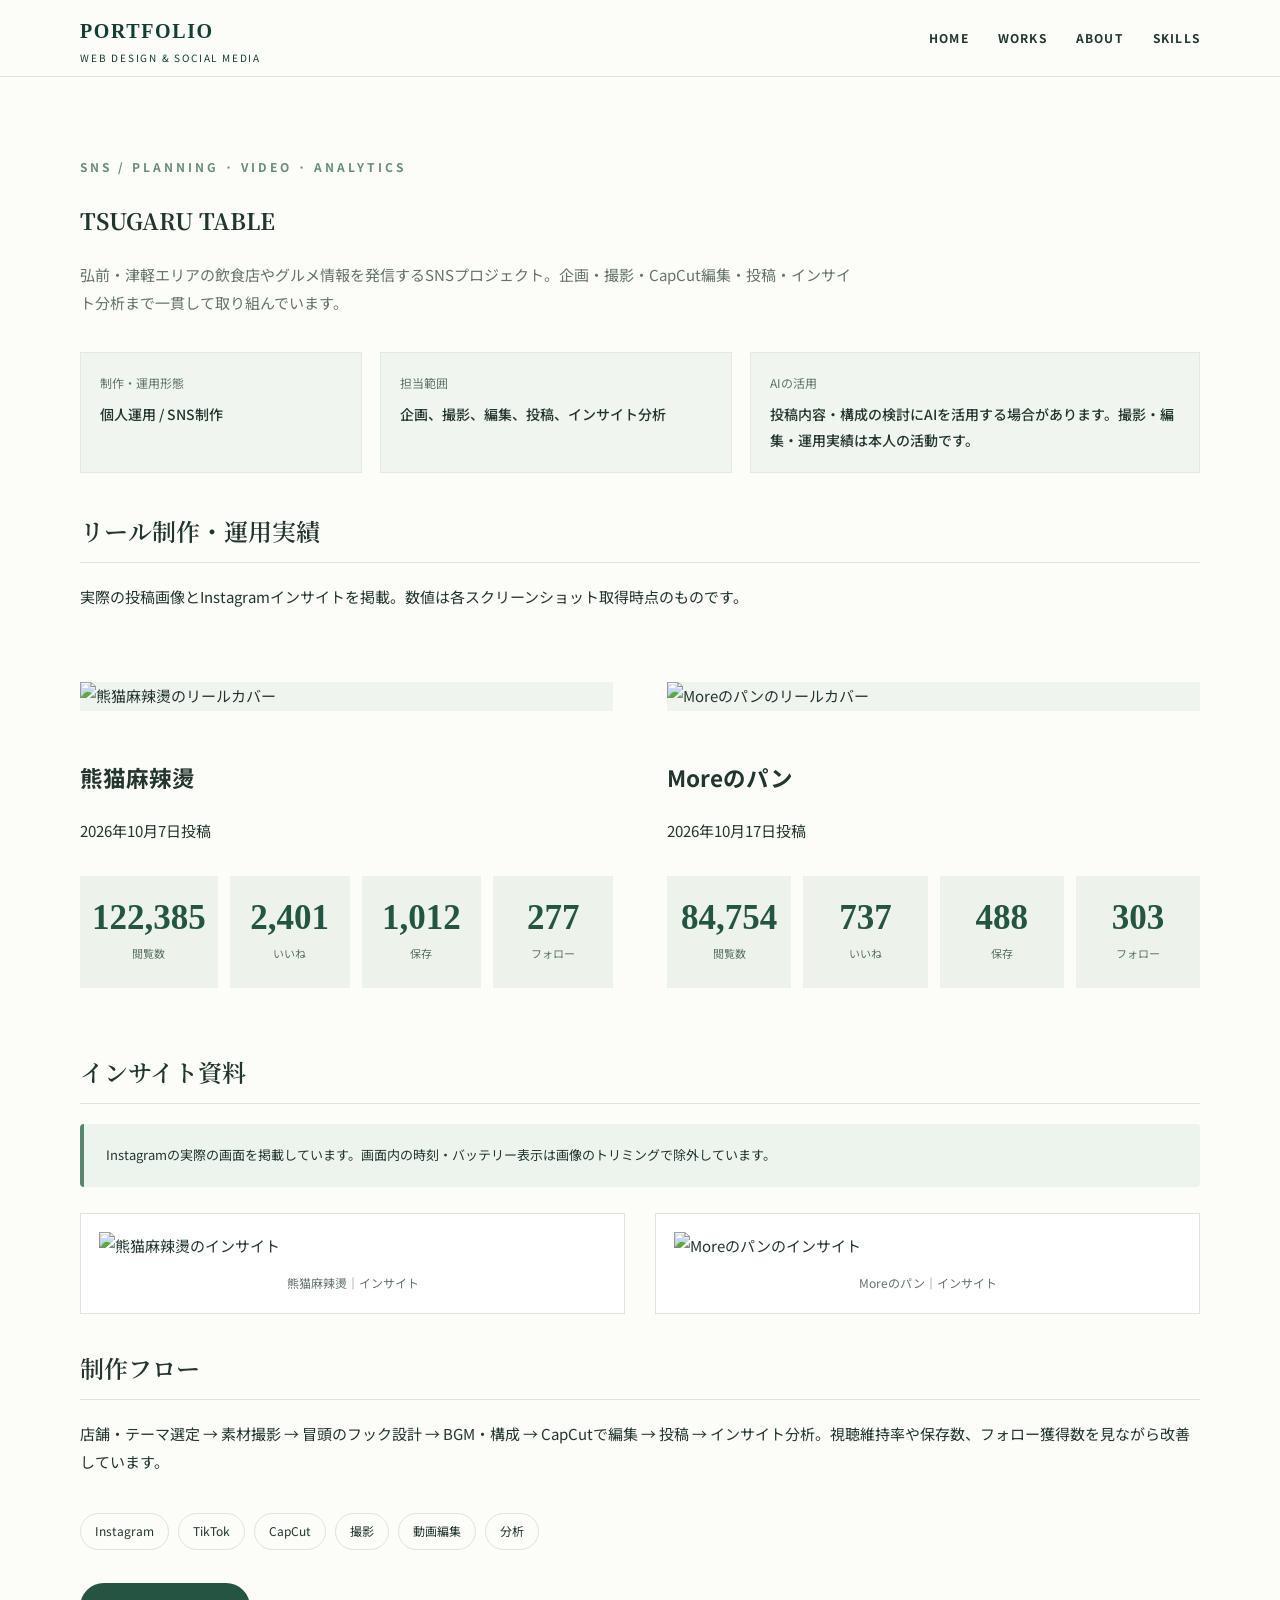
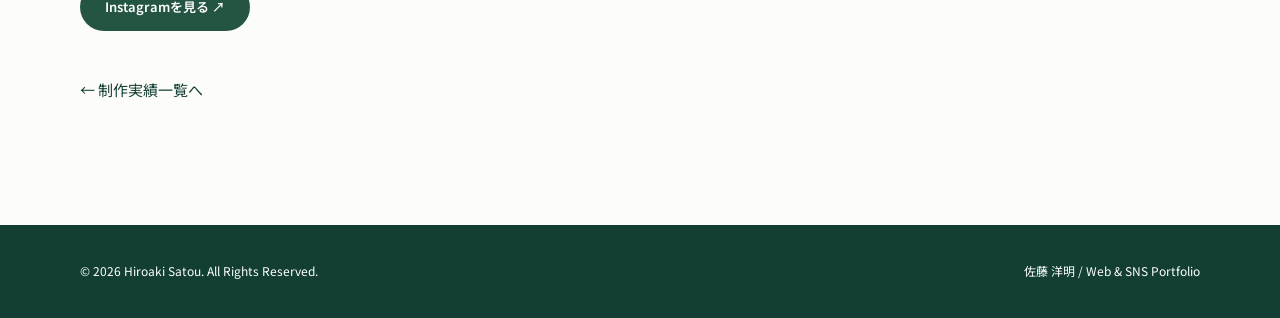
==== tsugaru-table.html @ 0aeb2f78 "portfolio" ====
<!DOCTYPE html>
<html lang="ja"><head><meta charset="utf-8"/><meta content="width=device-width,initial-scale=1" name="viewport"/><meta content="Web制作とSNS運用の制作実績を紹介するポートフォリオ" name="description"/><title>TSUGARU TABLE | PORTFOLIO</title><link href="style.css" rel="stylesheet"/></head><body><header class="header"><div class="wrap nav"><a class="brand" href="index.html">PORTFOLIO<small>WEB DESIGN &amp; SOCIAL MEDIA</small></a><button aria-expanded="false" aria-label="メニュー" class="menu" type="button">☰</button><nav aria-label="メインナビゲーション" class="links"><a href="index.html">HOME</a><a href="works.html">WORKS</a><a href="about.html">ABOUT</a><a href="skills.html">SKILLS</a></nav></div></header><main><section class="page"><div class="wrap"><span class="eyebrow">SNS / PLANNING · VIDEO · ANALYTICS</span><h1>TSUGARU TABLE</h1><p class="lead">弘前・津軽エリアの飲食店やグルメ情報を発信するSNSプロジェクト。企画・撮影・CapCut編集・投稿・インサイト分析まで一貫して取り組んでいます。</p><div class="project-meta"><div><span>制作・運用形態</span><strong>個人運用 / SNS制作</strong></div><div><span>担当範囲</span><strong>企画、撮影、編集、投稿、インサイト分析</strong></div><div><span>AIの活用</span><strong>投稿内容・構成の検討にAIを活用する場合があります。撮影・編集・運用実績は本人の活動です。</strong></div></div><div class="block"><h2>リール制作・運用実績</h2><p>実際の投稿画像とInstagramインサイトを掲載。数値は各スクリーンショット取得時点のものです。</p></div><div class="split"><div><div class="project-hero tall"><img alt="熊猫麻辣燙のリールカバー" src="assets/malatang.jpg"/></div><h2>熊猫麻辣燙</h2><p class="small">2026年10月7日投稿</p><div class="facts"><div class="fact"><strong>122,385</strong><span>閲覧数</span></div><div class="fact"><strong>2,401</strong><span>いいね</span></div><div class="fact"><strong>1,012</strong><span>保存</span></div><div class="fact"><strong>277</strong><span>フォロー</span></div></div></div><div><div class="project-hero tall"><img alt="Moreのパンのリールカバー" src="assets/more.jpg"/></div><h2>Moreのパン</h2><p class="small">2026年10月17日投稿</p><div class="facts"><div class="fact"><strong>84,754</strong><span>閲覧数</span></div><div class="fact"><strong>737</strong><span>いいね</span></div><div class="fact"><strong>488</strong><span>保存</span></div><div class="fact"><strong>303</strong><span>フォロー</span></div></div></div></div><div class="block"><h2>インサイト資料</h2><p class="note">Instagramの実際の画面を掲載しています。画面内の時刻・バッテリー表示は画像のトリミングで除外しています。</p><div class="showcase"><figure><img alt="熊猫麻辣燙のインサイト" src="assets/malatang-insight-crop.png"/><figcaption>熊猫麻辣燙｜インサイト</figcaption></figure><figure><img alt="Moreのパンのインサイト" src="assets/more-insight-crop.png"/><figcaption>Moreのパン｜インサイト</figcaption></figure></div></div><div class="block"><h2>制作フロー</h2><p>店舗・テーマ選定 → 素材撮影 → 冒頭のフック設計 → BGM・構成 → CapCutで編集 → 投稿 → インサイト分析。視聴維持率や保存数、フォロー獲得数を見ながら改善しています。</p></div><div class="pill-list"><span>Instagram</span><span>TikTok</span><span>CapCut</span><span>撮影</span><span>動画編集</span><span>分析</span></div><p><a class="btn" href="https://www.instagram.com/tsugaru_table/" target="_blank" rel="noopener noreferrer">Instagramを見る ↗</a></p><p><a class="back" href="works.html">← 制作実績一覧へ</a></p></div></section></main><footer class="footer"><div class="wrap"><span>© 2026 Hiroaki Satou. All Rights Reserved.</span><span>佐藤 洋明 / Web &amp; SNS Portfolio</span></div></footer><script src="script.js"></script></body></html>
---- style.css ----
@import url('https://fonts.googleapis.com/css2?family=Noto+Sans+JP:wght@400;500;600;700&family=Noto+Serif+JP:wght@400;600;700&display=swap');:root{--green:#123e34;--ink:#22352f;--muted:#64736b;--cream:#f7f8f2;--line:#dce4db}*{box-sizing:border-box}html{scroll-behavior:smooth}body{margin:0;background:#fff;color:var(--ink);font:15px/1.9 'Noto Sans JP',sans-serif}a{color:inherit;text-decoration:none}img{max-width:100%;display:block}.wrap{width:min(1120px,calc(100% - 44px));margin:auto}.header{background:#fffefaf5;position:sticky;top:0;z-index:20;border-bottom:1px solid var(--line)}.nav{display:flex;justify-content:space-between;align-items:center;min-height:76px}.brand{font-family:Georgia,serif;font-weight:bold;letter-spacing:.08em;font-size:20px;color:var(--green)}.brand small{display:block;font:10px 'Noto Sans JP';letter-spacing:.18em}.links{display:flex;gap:29px;font-size:12px;letter-spacing:.1em;font-weight:700}.links a:hover,.textlink:hover{color:#548873}.menu{display:none}.hero{min-height:610px;position:relative;overflow:hidden;background:linear-gradient(105deg,#f6f8f0 3%,#f6f8f0ed 39%,#edf4e7aa 65%,#e6eff1 100%);display:flex;align-items:center}.hero:before{content:'';position:absolute;right:-12%;bottom:-33%;width:74%;height:78%;background:#9ebbb0;clip-path:polygon(0 100%,36% 19%,46% 38%,58% 0,100% 100%);opacity:.32}.hero:after{content:'✿';position:absolute;right:11%;top:10%;font-size:155px;color:#a8b89d;opacity:.27}.hero .wrap{position:relative;z-index:1}.eyebrow{font-size:12px;letter-spacing:.25em;font-weight:700;color:#698d7b}.hero h1{font:600 clamp(34px,5vw,65px)/1.6 'Noto Serif JP',serif;color:var(--green);letter-spacing:.05em;margin:18px 0}.hero p{max-width:510px}.btn{display:inline-flex;align-items:center;gap:16px;background:var(--green);color:white;border-radius:50px;padding:12px 25px;font-size:13px;font-weight:600;margin-top:18px}.btn:hover{background:#2f6755}.section{padding:90px 0}.section.alt{background:var(--cream)}.section-title{font:600 34px Georgia,serif;color:var(--green);letter-spacing:.08em;margin:0}.subtitle{color:var(--muted);margin:0 0 36px}.cards{display:grid;grid-template-columns:repeat(3,1fr);gap:24px}.card{border:1px solid var(--line);border-radius:14px;overflow:hidden;background:#fff;transition:transform .2s,box-shadow .2s}.card:hover{transform:translateY(-4px);box-shadow:0 12px 28px #123e341a}.thumb{height:240px;display:grid;place-items:center;background:#eaf1eb;overflow:hidden}.thumb img{width:100%;height:100%;object-fit:cover}.thumb.logo img{object-fit:contain;padding:24px;background:#fff}.thumb.placeholder{background:linear-gradient(135deg,#d9e6d9,#f5f5e9);color:#426a5c;font:600 25px Georgia,serif}.card-body{padding:23px}.tag{font-size:11px;color:#4d8068;font-weight:700;letter-spacing:.08em}.card h3{margin:8px 0;font-size:20px}.card p{font-size:13px;color:var(--muted)}.textlink{font-size:12px;color:var(--green);font-weight:700}.intro{max-width:770px}.page-head{padding:65px 0 50px;background:var(--cream)}.page-head h1{font:600 clamp(32px,4vw,52px) Georgia,'Noto Serif JP',serif;color:var(--green);margin:0}.page-head p{margin:5px 0;color:var(--muted)}.detail-layout{display:grid;grid-template-columns:1.4fr 1fr;gap:42px;align-items:center}.detail-image{border-radius:15px;overflow:hidden;background:var(--cream);min-height:300px;display:grid;place-items:center}.detail-image img{max-height:420px;width:100%;object-fit:contain}.detail-image.logo img{padding:35px}.metrics{display:grid;grid-template-columns:repeat(4,1fr);gap:15px;margin:30px 0}.metric{background:var(--cream);padding:20px 14px;border-radius:12px;text-align:center}.metric strong{display:block;color:var(--green);font-size:clamp(19px,2.8vw,31px);line-height:1.4}.metric span{font-size:12px;color:var(--muted)}.reels{display:grid;grid-template-columns:1fr 1fr;gap:28px}.reel{border:1px solid var(--line);border-radius:14px;padding:20px}.reel-top{display:flex;gap:20px;align-items:center}.reel-top img{width:38%;max-height:300px;object-fit:cover;border-radius:9px}.reel h3{font-size:20px}.data{width:100%;border-collapse:collapse;margin:18px 0}.data th,.data td{border-bottom:1px solid var(--line);padding:9px 3px;text-align:left;font-size:13px}.data td{text-align:right;font-weight:600}.process{display:grid;grid-template-columns:repeat(4,1fr);gap:15px}.step{padding:22px;border:1px solid var(--line);border-radius:12px}.step b{color:#5e8d73;font-size:13px}.step h3{font-size:16px;margin:8px 0}.step p{font-size:13px;color:var(--muted);margin:0}.timeline{border-left:2px solid #bfd2c5;padding-left:25px}.timeline p{margin:0 0 22px}.timeline strong{color:var(--green)}.note{background:#edf4ee;padding:19px 22px;border-left:4px solid #56866c;border-radius:4px;font-size:13px}.footer{background:var(--green);color:#fff;padding:35px 0;font-size:12px}.footer .wrap{display:flex;justify-content:space-between;gap:15px}.image-pair{display:grid;grid-template-columns:1fr 1fr;gap:15px}.image-pair img{width:100%;height:330px;object-fit:contain;background:#f5f5f5;border-radius:10px}@media(max-width:800px){.cards,.reels,.detail-layout{grid-template-columns:1fr 1fr}.process,.metrics{grid-template-columns:1fr 1fr}.hero{min-height:530px}}@media(max-width:600px){.nav{min-height:65px}.menu{display:block;background:transparent;border:0;font-size:24px;color:var(--green)}.links{display:none;position:absolute;left:0;right:0;top:65px;background:white;padding:20px 25px;flex-direction:column;gap:16px;border-bottom:1px solid var(--line)}.links.open{display:flex}.hero{min-height:530px}.hero:before{right:-55%;bottom:-27%;width:130%;height:60%}.hero h1{font-size:34px}.section{padding:55px 0}.cards,.reels,.detail-layout,.process{grid-template-columns:1fr}.metrics{grid-template-columns:1fr 1fr}.thumb{height:220px}.footer .wrap{flex-direction:column}.reel-top img{width:36%}.image-pair img{height:230px}}

/* 第3稿：第1稿の深緑・書体を基本に、作品写真を主役にする */
:root{--sage:#38634e;--paper:#fcfcf8;--soft:#f3f6f0}
body{background:#fcfcf8;color:#22352f}
.header{background:rgba(252,252,248,.97)}
.hero{background:#eef2eb;min-height:550px}
.hero::before{content:"";position:absolute;inset:0;background:url('assets/hirosaki-hero.jpg') center center/cover;clip-path:none;opacity:1;width:auto;height:auto;right:0;bottom:0}
.hero::after{content:"";position:absolute;inset:0;background:linear-gradient(90deg,rgba(250,251,246,.95),rgba(250,251,246,.83) 42%,rgba(250,251,246,.08) 100%);font-size:0;opacity:1;right:0;top:0}
.hero .wrap{z-index:1}.hero h1{color:#173e32}
.btn{background:#245543;color:white}.btn:hover{background:#173e32}
.card{border:1px solid #e2e8df;background:#fff;overflow:hidden}
.thumb{aspect-ratio:1.55;background:#f4f6f1;overflow:hidden}
.thumb img{width:100%;height:100%;object-fit:cover}
.thumb.logo{display:flex;justify-content:center;align-items:center;background:#f8f8f3}
.thumb.logo img{width:84%;height:90%;object-fit:contain}
.card-body{padding:22px}.card h3{margin:12px 0 8px}.card p{min-height:74px}
.tag{background:#eaf0e8;color:#295540}
.page{padding:75px 0 105px}.page h1{font-family:'Noto Serif JP',serif}
.lead{max-width:780px;color:var(--muted)}
.project-hero{margin:35px 0 45px;background:#f0f4ef}
.project-hero img{width:100%;max-height:500px;object-fit:cover}
.project-hero.tall img{width:auto;max-height:430px;margin:auto}
.split{display:grid;grid-template-columns:1fr 1fr;gap:54px}
.block{margin:36px 0}.block h2{font:600 24px 'Noto Serif JP',serif;border-bottom:1px solid var(--line);padding-bottom:14px}
.facts{display:grid;grid-template-columns:repeat(4,1fr);gap:12px;margin:30px 0}
.fact{background:#edf3eb;padding:22px 12px;text-align:center}
.fact strong{display:block;font:600 clamp(24px,3vw,35px) Georgia,serif;color:#245543}
.fact span{font-size:11px;color:#5b7263}
.showcase{display:grid;grid-template-columns:repeat(2,minmax(0,1fr));gap:30px;margin:26px 0}
.showcase figure{margin:0;background:white;border:1px solid var(--line);padding:18px}
.showcase figure img{max-height:450px;width:auto;margin:auto}
.showcase figcaption{font-size:12px;color:var(--muted);padding-top:12px;text-align:center}
.pill-list{display:flex;flex-wrap:wrap;gap:9px}.pill-list span{border:1px solid var(--line);padding:6px 14px;border-radius:30px;font-size:12px}
.back{display:inline-block;margin-top:30px;color:var(--green)}
.contact-box{background:#f1f5ef;padding:32px;max-width:720px}
@media(max-width:760px){.hero::after{background:linear-gradient(90deg,rgba(250,251,246,.93),rgba(250,251,246,.7))}.split,.showcase{grid-template-columns:1fr}.facts{grid-template-columns:repeat(2,1fr)}}

/* 第4稿：応募用の情報設計 */
.roman-name{display:inline-block;margin-left:14px;font:400 15px Arial,sans-serif;letter-spacing:.04em;color:#668071}.about-lead{font-size:clamp(19px,2.3vw,27px);color:#245543;margin:34px 0 24px}.intro p{line-height:2.05}.closing-message{font-weight:600;color:#245543;padding:23px 26px;background:#f0f5ee;border-left:3px solid #38634e;margin-top:30px}.timeline-heading{margin-top:55px}.project-meta{display:grid;grid-template-columns:1fr 1.25fr 1.6fr;gap:18px;margin:34px 0 40px}.project-meta>div{padding:19px;background:#f1f5ef;border:1px solid #e2e9df}.project-meta span{display:block;font-size:12px;color:#607568;margin-bottom:8px}.project-meta strong{display:block;font-size:14px;line-height:1.8;font-weight:500}.future-box{margin-top:40px;background:#f1f5ef;padding:26px 30px}.future-box h2{margin-top:0}.future-box p{line-height:1.9}@media(max-width:760px){.project-meta{grid-template-columns:1fr}.roman-name{display:block;margin:7px 0 0}}

/* Project page: keep public website and GitHub links side-by-side, wrapping on small screens. */
.project-links{display:flex;flex-wrap:wrap;align-items:center;gap:12px}.project-links .btn{margin-top:18px}.project-links .btn svg{flex-shrink:0}
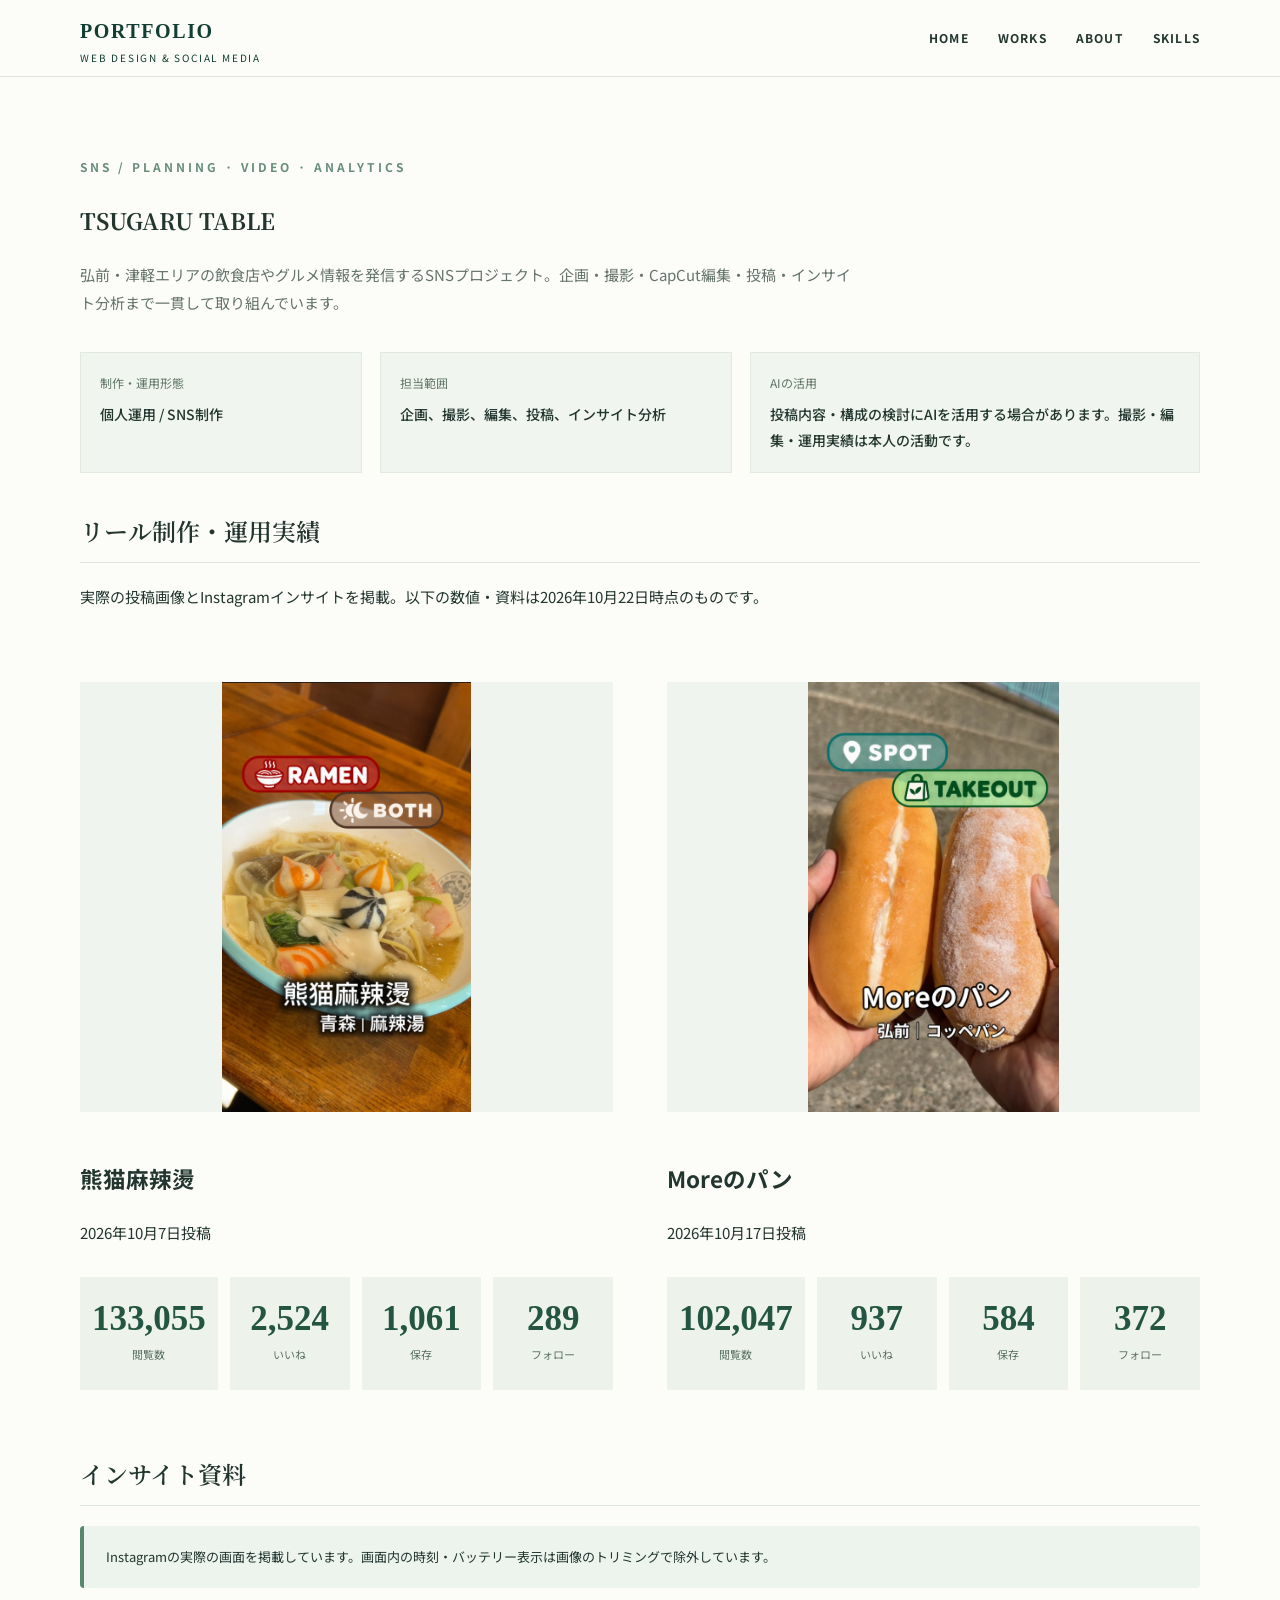
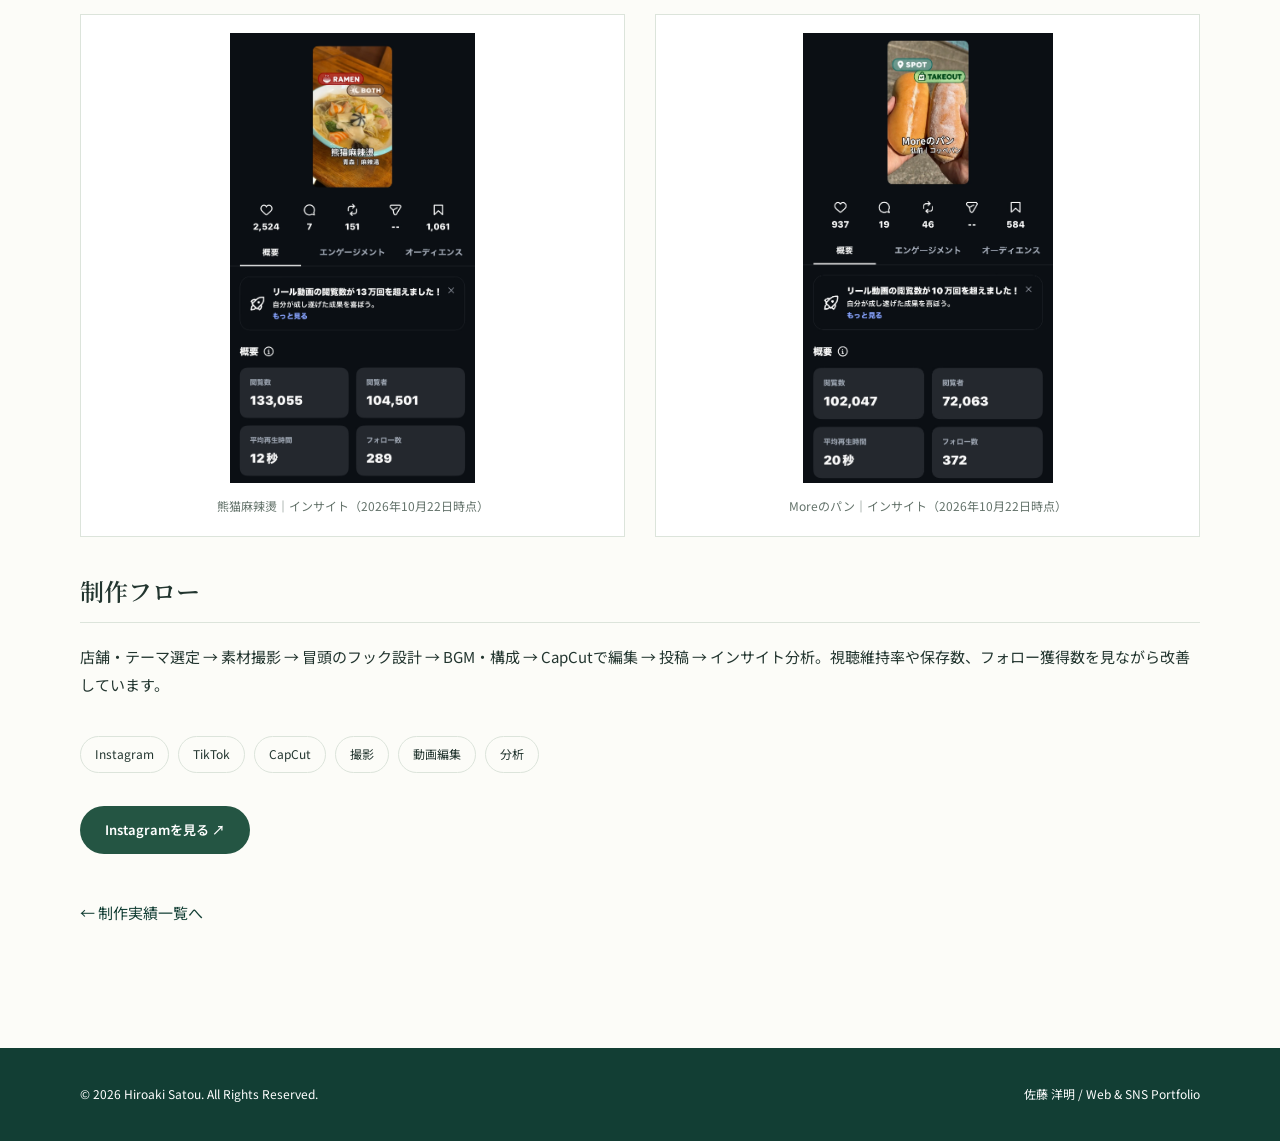
==== commit 91300dc0: "v9" ====
--- a/tsugaru-table.html
+++ b/tsugaru-table.html
@@ -1,2 +1,3 @@
 <!DOCTYPE html>
-<html lang="ja"><head><meta charset="utf-8"/><meta content="width=device-width,initial-scale=1" name="viewport"/><meta content="Web制作とSNS運用の制作実績を紹介するポートフォリオ" name="description"/><title>TSUGARU TABLE | PORTFOLIO</title><link href="style.css" rel="stylesheet"/></head><body><header class="header"><div class="wrap nav"><a class="brand" href="index.html">PORTFOLIO<small>WEB DESIGN &amp; SOCIAL MEDIA</small></a><button aria-expanded="false" aria-label="メニュー" class="menu" type="button">☰</button><nav aria-label="メインナビゲーション" class="links"><a href="index.html">HOME</a><a href="works.html">WORKS</a><a href="about.html">ABOUT</a><a href="skills.html">SKILLS</a></nav></div></header><main><section class="page"><div class="wrap"><span class="eyebrow">SNS / PLANNING · VIDEO · ANALYTICS</span><h1>TSUGARU TABLE</h1><p class="lead">弘前・津軽エリアの飲食店やグルメ情報を発信するSNSプロジェクト。企画・撮影・CapCut編集・投稿・インサイト分析まで一貫して取り組んでいます。</p><div class="project-meta"><div><span>制作・運用形態</span><strong>個人運用 / SNS制作</strong></div><div><span>担当範囲</span><strong>企画、撮影、編集、投稿、インサイト分析</strong></div><div><span>AIの活用</span><strong>投稿内容・構成の検討にAIを活用する場合があります。撮影・編集・運用実績は本人の活動です。</strong></div></div><div class="block"><h2>リール制作・運用実績</h2><p>実際の投稿画像とInstagramインサイトを掲載。数値は各スクリーンショット取得時点のものです。</p></div><div class="split"><div><div class="project-hero tall"><img alt="熊猫麻辣燙のリールカバー" src="assets/malatang.jpg"/></div><h2>熊猫麻辣燙</h2><p class="small">2026年10月7日投稿</p><div class="facts"><div class="fact"><strong>122,385</strong><span>閲覧数</span></div><div class="fact"><strong>2,401</strong><span>いいね</span></div><div class="fact"><strong>1,012</strong><span>保存</span></div><div class="fact"><strong>277</strong><span>フォロー</span></div></div></div><div><div class="project-hero tall"><img alt="Moreのパンのリールカバー" src="assets/more.jpg"/></div><h2>Moreのパン</h2><p class="small">2026年10月17日投稿</p><div class="facts"><div class="fact"><strong>84,754</strong><span>閲覧数</span></div><div class="fact"><strong>737</strong><span>いいね</span></div><div class="fact"><strong>488</strong><span>保存</span></div><div class="fact"><strong>303</strong><span>フォロー</span></div></div></div></div><div class="block"><h2>インサイト資料</h2><p class="note">Instagramの実際の画面を掲載しています。画面内の時刻・バッテリー表示は画像のトリミングで除外しています。</p><div class="showcase"><figure><img alt="熊猫麻辣燙のインサイト" src="assets/malatang-insight-crop.png"/><figcaption>熊猫麻辣燙｜インサイト</figcaption></figure><figure><img alt="Moreのパンのインサイト" src="assets/more-insight-crop.png"/><figcaption>Moreのパン｜インサイト</figcaption></figure></div></div><div class="block"><h2>制作フロー</h2><p>店舗・テーマ選定 → 素材撮影 → 冒頭のフック設計 → BGM・構成 → CapCutで編集 → 投稿 → インサイト分析。視聴維持率や保存数、フォロー獲得数を見ながら改善しています。</p></div><div class="pill-list"><span>Instagram</span><span>TikTok</span><span>CapCut</span><span>撮影</span><span>動画編集</span><span>分析</span></div><p><a class="btn" href="https://www.instagram.com/tsugaru_table/" target="_blank" rel="noopener noreferrer">Instagramを見る ↗</a></p><p><a class="back" href="works.html">← 制作実績一覧へ</a></p></div></section></main><footer class="footer"><div class="wrap"><span>© 2026 Hiroaki Satou. All Rights Reserved.</span><span>佐藤 洋明 / Web &amp; SNS Portfolio</span></div></footer><script src="script.js"></script></body></html>+
+<html lang="ja"><head><meta charset="utf-8"/><meta content="width=device-width,initial-scale=1" name="viewport"/><meta content="Web制作とSNS運用の制作実績を紹介するポートフォリオ" name="description"/><title>TSUGARU TABLE | PORTFOLIO</title><link href="style.css" rel="stylesheet"/></head><body><header class="header"><div class="wrap nav"><a class="brand" href="index.html">PORTFOLIO<small>WEB DESIGN &amp; SOCIAL MEDIA</small></a><button aria-expanded="false" aria-label="メニュー" class="menu" type="button">☰</button><nav aria-label="メインナビゲーション" class="links"><a href="index.html">HOME</a><a href="works.html">WORKS</a><a href="about.html">ABOUT</a><a href="skills.html">SKILLS</a></nav></div></header><main><section class="page"><div class="wrap"><span class="eyebrow">SNS / PLANNING · VIDEO · ANALYTICS</span><h1>TSUGARU TABLE</h1><p class="lead">弘前・津軽エリアの飲食店やグルメ情報を発信するSNSプロジェクト。企画・撮影・CapCut編集・投稿・インサイト分析まで一貫して取り組んでいます。</p><div class="project-meta"><div><span>制作・運用形態</span><strong>個人運用 / SNS制作</strong></div><div><span>担当範囲</span><strong>企画、撮影、編集、投稿、インサイト分析</strong></div><div><span>AIの活用</span><strong>投稿内容・構成の検討にAIを活用する場合があります。撮影・編集・運用実績は本人の活動です。</strong></div></div><div class="block"><h2>リール制作・運用実績</h2><p>実際の投稿画像とInstagramインサイトを掲載。以下の数値・資料は2026年10月22日時点のものです。</p></div><div class="split"><div><div class="project-hero tall"><img alt="熊猫麻辣燙のリールカバー" src="assets/malatang.jpg"/></div><h2>熊猫麻辣燙</h2><p class="small">2026年10月7日投稿</p><div class="facts"><div class="fact"><strong>133,055</strong><span>閲覧数</span></div><div class="fact"><strong>2,524</strong><span>いいね</span></div><div class="fact"><strong>1,061</strong><span>保存</span></div><div class="fact"><strong>289</strong><span>フォロー</span></div></div></div><div><div class="project-hero tall"><img alt="Moreのパンのリールカバー" src="assets/more.jpg"/></div><h2>Moreのパン</h2><p class="small">2026年10月17日投稿</p><div class="facts"><div class="fact"><strong>102,047</strong><span>閲覧数</span></div><div class="fact"><strong>937</strong><span>いいね</span></div><div class="fact"><strong>584</strong><span>保存</span></div><div class="fact"><strong>372</strong><span>フォロー</span></div></div></div></div><div class="block"><h2>インサイト資料</h2><p class="note">Instagramの実際の画面を掲載しています。画面内の時刻・バッテリー表示は画像のトリミングで除外しています。</p><div class="showcase"><figure><img alt="熊猫麻辣燙のインサイト" src="assets/malatang-insight-20261022.jpeg"/><figcaption>熊猫麻辣燙｜インサイト（2026年10月22日時点）</figcaption></figure><figure><img alt="Moreのパンのインサイト" src="assets/more-insight-20261022.jpeg"/><figcaption>Moreのパン｜インサイト（2026年10月22日時点）</figcaption></figure></div></div><div class="block"><h2>制作フロー</h2><p>店舗・テーマ選定 → 素材撮影 → 冒頭のフック設計 → BGM・構成 → CapCutで編集 → 投稿 → インサイト分析。視聴維持率や保存数、フォロー獲得数を見ながら改善しています。</p></div><div class="pill-list"><span>Instagram</span><span>TikTok</span><span>CapCut</span><span>撮影</span><span>動画編集</span><span>分析</span></div><p><a class="btn" href="https://www.instagram.com/tsugaru_table/" rel="noopener noreferrer" target="_blank">Instagramを見る ↗</a></p><p><a class="back" href="works.html">← 制作実績一覧へ</a></p></div></section></main><footer class="footer"><div class="wrap"><span>© 2026 Hiroaki Satou. All Rights Reserved.</span><span>佐藤 洋明 / Web &amp; SNS Portfolio</span></div></footer><script src="script.js"></script></body></html>
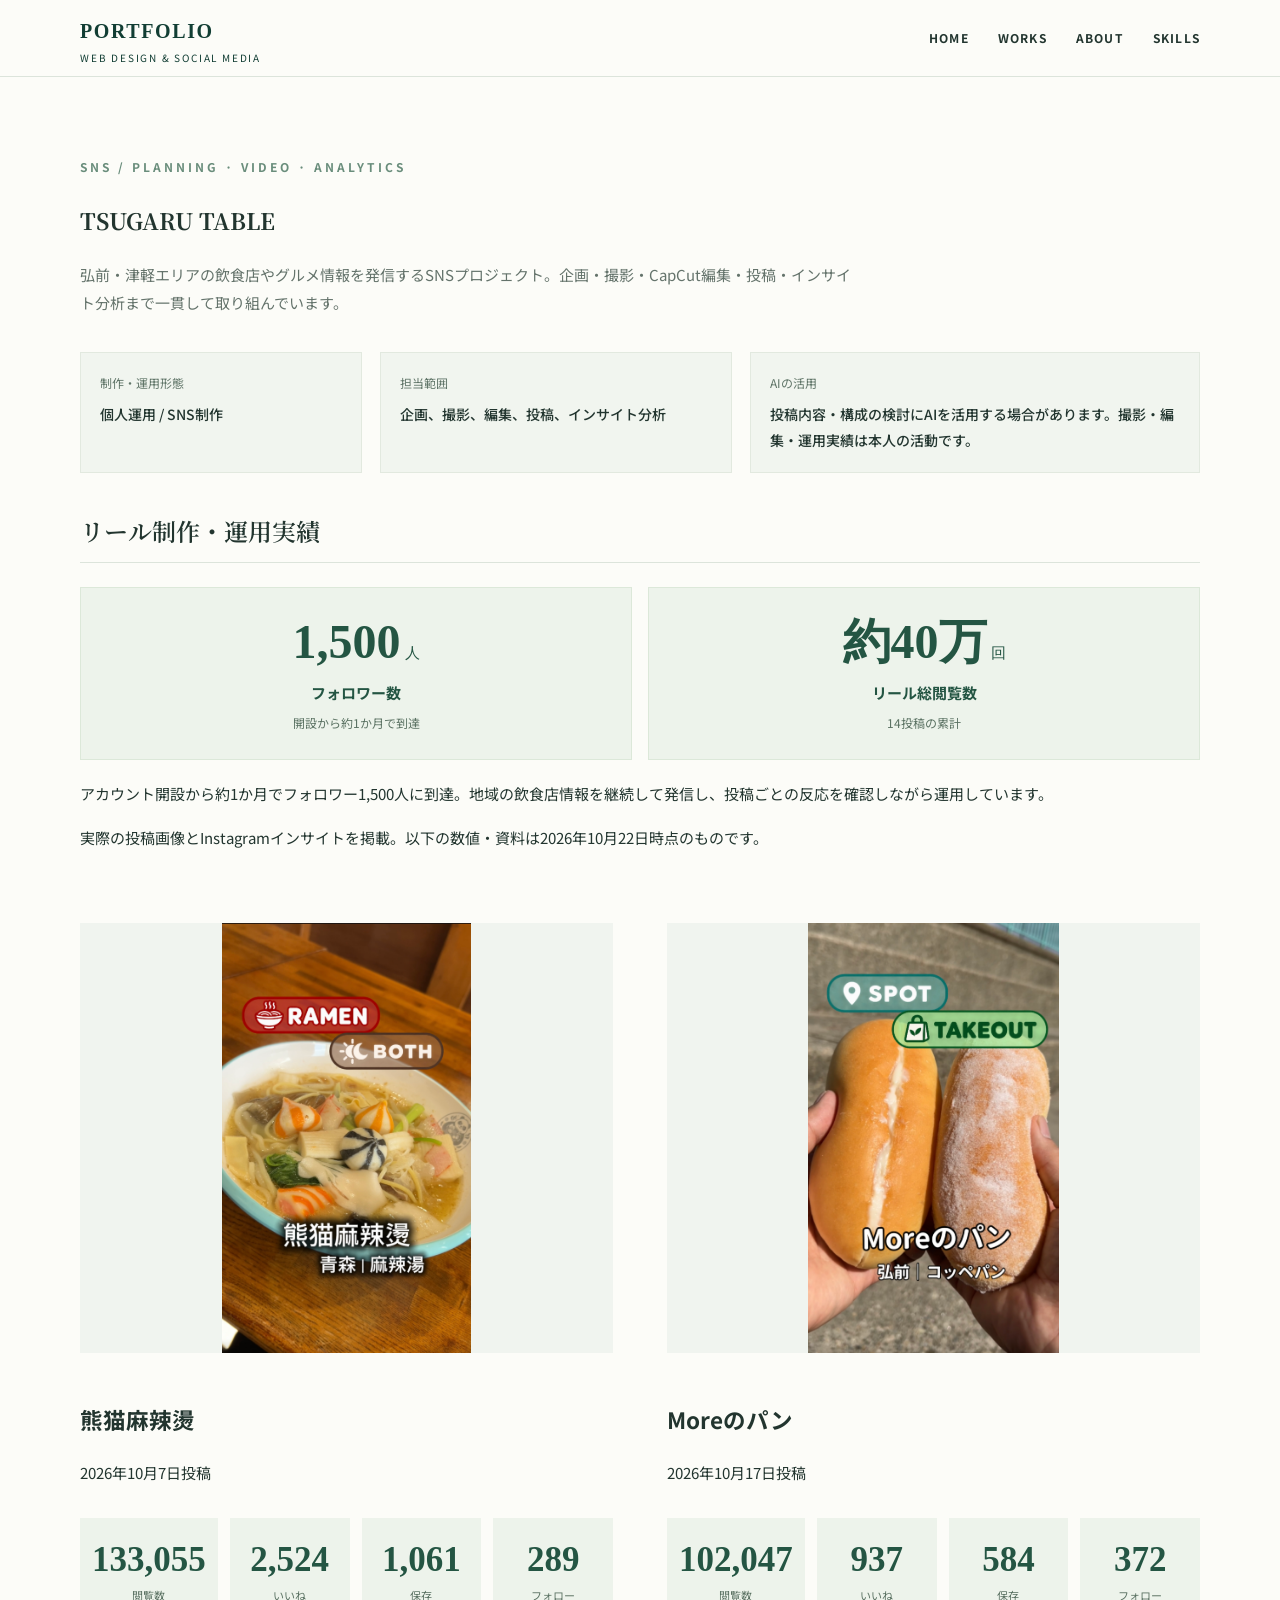
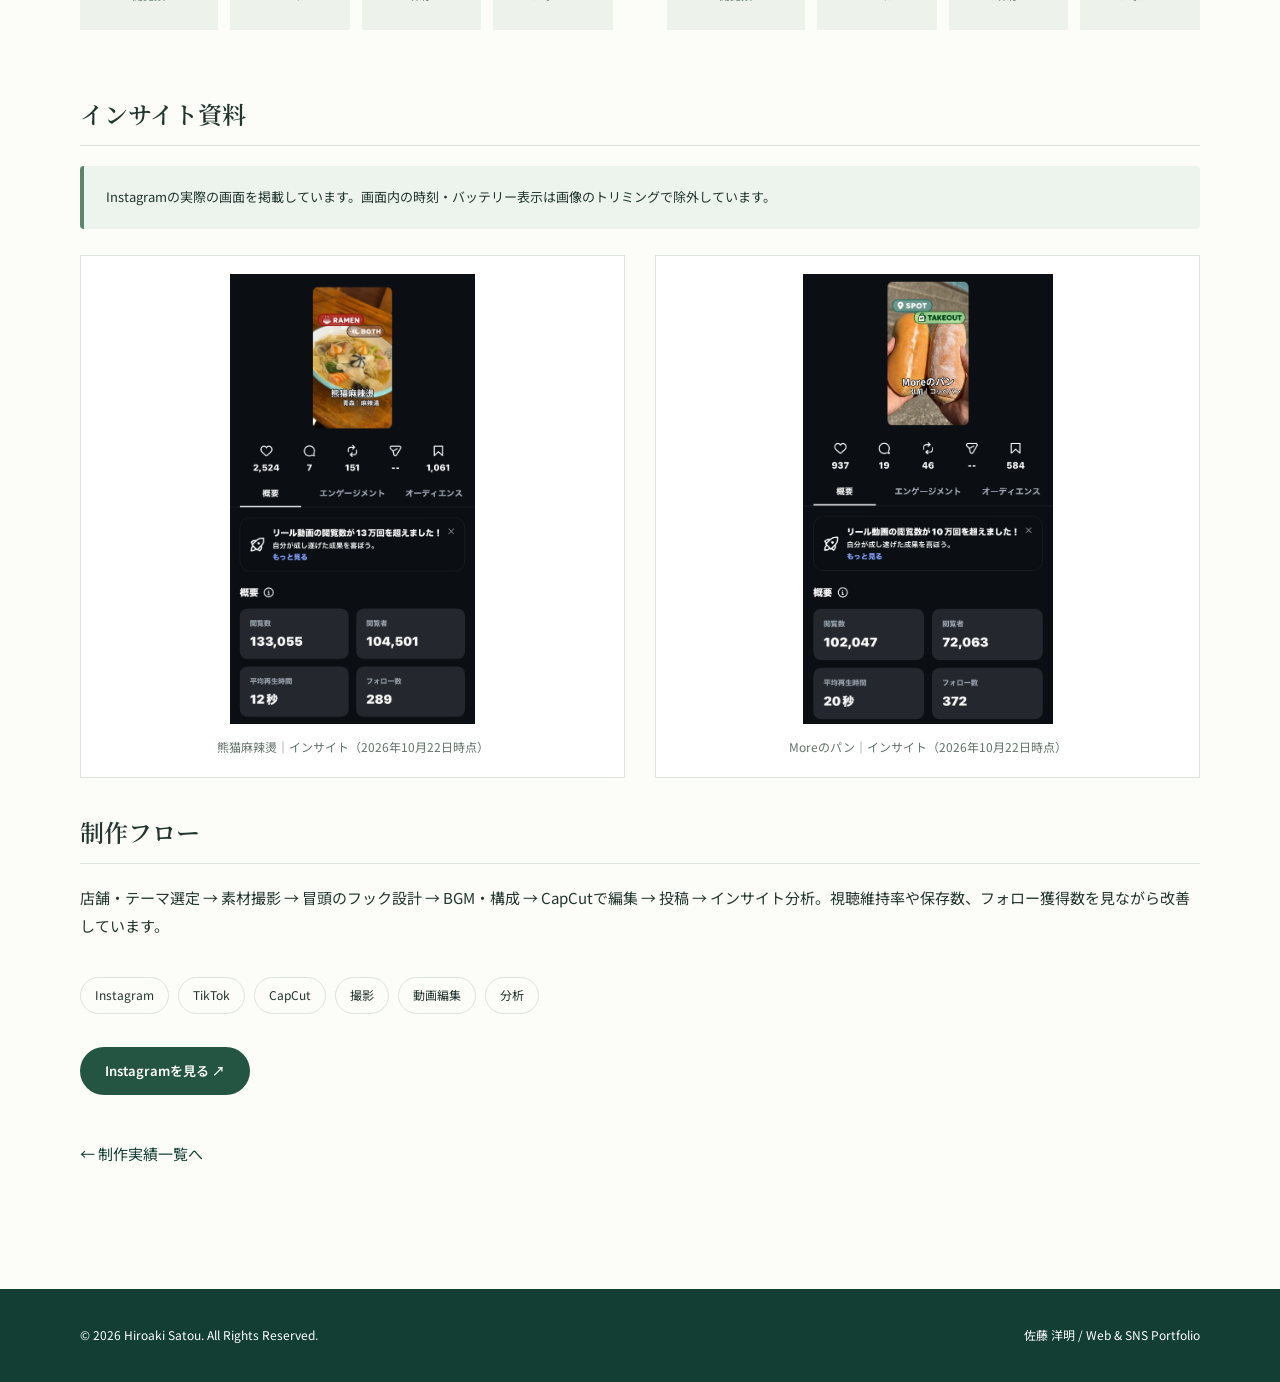
==== commit 47ce35fe: "v10" ====
--- a/tsugaru-table.html
+++ b/tsugaru-table.html
@@ -1,3 +1,3 @@
 <!DOCTYPE html>
 
-<html lang="ja"><head><meta charset="utf-8"/><meta content="width=device-width,initial-scale=1" name="viewport"/><meta content="Web制作とSNS運用の制作実績を紹介するポートフォリオ" name="description"/><title>TSUGARU TABLE | PORTFOLIO</title><link href="style.css" rel="stylesheet"/></head><body><header class="header"><div class="wrap nav"><a class="brand" href="index.html">PORTFOLIO<small>WEB DESIGN &amp; SOCIAL MEDIA</small></a><button aria-expanded="false" aria-label="メニュー" class="menu" type="button">☰</button><nav aria-label="メインナビゲーション" class="links"><a href="index.html">HOME</a><a href="works.html">WORKS</a><a href="about.html">ABOUT</a><a href="skills.html">SKILLS</a></nav></div></header><main><section class="page"><div class="wrap"><span class="eyebrow">SNS / PLANNING · VIDEO · ANALYTICS</span><h1>TSUGARU TABLE</h1><p class="lead">弘前・津軽エリアの飲食店やグルメ情報を発信するSNSプロジェクト。企画・撮影・CapCut編集・投稿・インサイト分析まで一貫して取り組んでいます。</p><div class="project-meta"><div><span>制作・運用形態</span><strong>個人運用 / SNS制作</strong></div><div><span>担当範囲</span><strong>企画、撮影、編集、投稿、インサイト分析</strong></div><div><span>AIの活用</span><strong>投稿内容・構成の検討にAIを活用する場合があります。撮影・編集・運用実績は本人の活動です。</strong></div></div><div class="block"><h2>リール制作・運用実績</h2><p>実際の投稿画像とInstagramインサイトを掲載。以下の数値・資料は2026年10月22日時点のものです。</p></div><div class="split"><div><div class="project-hero tall"><img alt="熊猫麻辣燙のリールカバー" src="assets/malatang.jpg"/></div><h2>熊猫麻辣燙</h2><p class="small">2026年10月7日投稿</p><div class="facts"><div class="fact"><strong>133,055</strong><span>閲覧数</span></div><div class="fact"><strong>2,524</strong><span>いいね</span></div><div class="fact"><strong>1,061</strong><span>保存</span></div><div class="fact"><strong>289</strong><span>フォロー</span></div></div></div><div><div class="project-hero tall"><img alt="Moreのパンのリールカバー" src="assets/more.jpg"/></div><h2>Moreのパン</h2><p class="small">2026年10月17日投稿</p><div class="facts"><div class="fact"><strong>102,047</strong><span>閲覧数</span></div><div class="fact"><strong>937</strong><span>いいね</span></div><div class="fact"><strong>584</strong><span>保存</span></div><div class="fact"><strong>372</strong><span>フォロー</span></div></div></div></div><div class="block"><h2>インサイト資料</h2><p class="note">Instagramの実際の画面を掲載しています。画面内の時刻・バッテリー表示は画像のトリミングで除外しています。</p><div class="showcase"><figure><img alt="熊猫麻辣燙のインサイト" src="assets/malatang-insight-20261022.jpeg"/><figcaption>熊猫麻辣燙｜インサイト（2026年10月22日時点）</figcaption></figure><figure><img alt="Moreのパンのインサイト" src="assets/more-insight-20261022.jpeg"/><figcaption>Moreのパン｜インサイト（2026年10月22日時点）</figcaption></figure></div></div><div class="block"><h2>制作フロー</h2><p>店舗・テーマ選定 → 素材撮影 → 冒頭のフック設計 → BGM・構成 → CapCutで編集 → 投稿 → インサイト分析。視聴維持率や保存数、フォロー獲得数を見ながら改善しています。</p></div><div class="pill-list"><span>Instagram</span><span>TikTok</span><span>CapCut</span><span>撮影</span><span>動画編集</span><span>分析</span></div><p><a class="btn" href="https://www.instagram.com/tsugaru_table/" rel="noopener noreferrer" target="_blank">Instagramを見る ↗</a></p><p><a class="back" href="works.html">← 制作実績一覧へ</a></p></div></section></main><footer class="footer"><div class="wrap"><span>© 2026 Hiroaki Satou. All Rights Reserved.</span><span>佐藤 洋明 / Web &amp; SNS Portfolio</span></div></footer><script src="script.js"></script></body></html>+<html lang="ja"><head><meta charset="utf-8"/><meta content="width=device-width,initial-scale=1" name="viewport"/><meta content="Web制作とSNS運用の制作実績を紹介するポートフォリオ" name="description"/><title>TSUGARU TABLE | PORTFOLIO</title><link href="style.css" rel="stylesheet"/></head><body><header class="header"><div class="wrap nav"><a class="brand" href="index.html">PORTFOLIO<small>WEB DESIGN &amp; SOCIAL MEDIA</small></a><button aria-expanded="false" aria-label="メニュー" class="menu" type="button">☰</button><nav aria-label="メインナビゲーション" class="links"><a href="index.html">HOME</a><a href="works.html">WORKS</a><a href="about.html">ABOUT</a><a href="skills.html">SKILLS</a></nav></div></header><main><section class="page"><div class="wrap"><span class="eyebrow">SNS / PLANNING · VIDEO · ANALYTICS</span><h1>TSUGARU TABLE</h1><p class="lead">弘前・津軽エリアの飲食店やグルメ情報を発信するSNSプロジェクト。企画・撮影・CapCut編集・投稿・インサイト分析まで一貫して取り組んでいます。</p><div class="project-meta"><div><span>制作・運用形態</span><strong>個人運用 / SNS制作</strong></div><div><span>担当範囲</span><strong>企画、撮影、編集、投稿、インサイト分析</strong></div><div><span>AIの活用</span><strong>投稿内容・構成の検討にAIを活用する場合があります。撮影・編集・運用実績は本人の活動です。</strong></div></div><div class="block"><h2>リール制作・運用実績</h2><div class="sns-highlights" aria-label="2026年10月22日時点のSNS運用実績"><div class="sns-highlight"><strong>1,500<span>人</span></strong><b>フォロワー数</b><small>開設から約1か月で到達</small></div><div class="sns-highlight"><strong>約40万<span>回</span></strong><b>リール総閲覧数</b><small>14投稿の累計</small></div></div><p>アカウント開設から約1か月でフォロワー1,500人に到達。地域の飲食店情報を継続して発信し、投稿ごとの反応を確認しながら運用しています。</p><p>実際の投稿画像とInstagramインサイトを掲載。以下の数値・資料は2026年10月22日時点のものです。</p></div><div class="split"><div><div class="project-hero tall"><img alt="熊猫麻辣燙のリールカバー" src="assets/malatang.jpg"/></div><h2>熊猫麻辣燙</h2><p class="small">2026年10月7日投稿</p><div class="facts"><div class="fact"><strong>133,055</strong><span>閲覧数</span></div><div class="fact"><strong>2,524</strong><span>いいね</span></div><div class="fact"><strong>1,061</strong><span>保存</span></div><div class="fact"><strong>289</strong><span>フォロー</span></div></div></div><div><div class="project-hero tall"><img alt="Moreのパンのリールカバー" src="assets/more.jpg"/></div><h2>Moreのパン</h2><p class="small">2026年10月17日投稿</p><div class="facts"><div class="fact"><strong>102,047</strong><span>閲覧数</span></div><div class="fact"><strong>937</strong><span>いいね</span></div><div class="fact"><strong>584</strong><span>保存</span></div><div class="fact"><strong>372</strong><span>フォロー</span></div></div></div></div><div class="block"><h2>インサイト資料</h2><p class="note">Instagramの実際の画面を掲載しています。画面内の時刻・バッテリー表示は画像のトリミングで除外しています。</p><div class="showcase"><figure><img alt="熊猫麻辣燙のインサイト" src="assets/malatang-insight-20261022.jpeg"/><figcaption>熊猫麻辣燙｜インサイト（2026年10月22日時点）</figcaption></figure><figure><img alt="Moreのパンのインサイト" src="assets/more-insight-20261022.jpeg"/><figcaption>Moreのパン｜インサイト（2026年10月22日時点）</figcaption></figure></div></div><div class="block"><h2>制作フロー</h2><p>店舗・テーマ選定 → 素材撮影 → 冒頭のフック設計 → BGM・構成 → CapCutで編集 → 投稿 → インサイト分析。視聴維持率や保存数、フォロー獲得数を見ながら改善しています。</p></div><div class="pill-list"><span>Instagram</span><span>TikTok</span><span>CapCut</span><span>撮影</span><span>動画編集</span><span>分析</span></div><p><a class="btn" href="https://www.instagram.com/tsugaru_table/" rel="noopener noreferrer" target="_blank">Instagramを見る ↗</a></p><p><a class="back" href="works.html">← 制作実績一覧へ</a></p></div></section></main><footer class="footer"><div class="wrap"><span>© 2026 Hiroaki Satou. All Rights Reserved.</span><span>佐藤 洋明 / Web &amp; SNS Portfolio</span></div></footer><script src="script.js"></script></body></html>
--- a/style.css
+++ b/style.css
@@ -41,3 +41,12 @@
 
 /* Project page: keep public website and GitHub links side-by-side, wrapping on small screens. */
 .project-links{display:flex;flex-wrap:wrap;align-items:center;gap:12px}.project-links .btn{margin-top:18px}.project-links .btn svg{flex-shrink:0}
+
+/* 第11稿：TSUGARU TABLEの運用実績ハイライト */
+.sns-highlights{display:grid;grid-template-columns:repeat(2,minmax(0,1fr));gap:16px;margin:24px 0 20px}
+.sns-highlight{background:#edf3eb;border:1px solid #dce8d9;padding:24px 20px;text-align:center}
+.sns-highlight strong{display:block;font:600 clamp(32px,4vw,48px) Georgia,serif;color:#245543;line-height:1.25}
+.sns-highlight strong span{font:500 15px sans-serif;margin-left:4px}
+.sns-highlight b{display:block;margin-top:7px;font-size:15px;color:#245543}
+.sns-highlight small{display:block;margin-top:5px;color:#5b7263;font-size:12px}
+@media(max-width:480px){.sns-highlights{gap:9px}.sns-highlight{padding:20px 8px}.sns-highlight strong{font-size:clamp(27px,8vw,36px)}.sns-highlight b{font-size:13px}.sns-highlight small{font-size:11px}}
